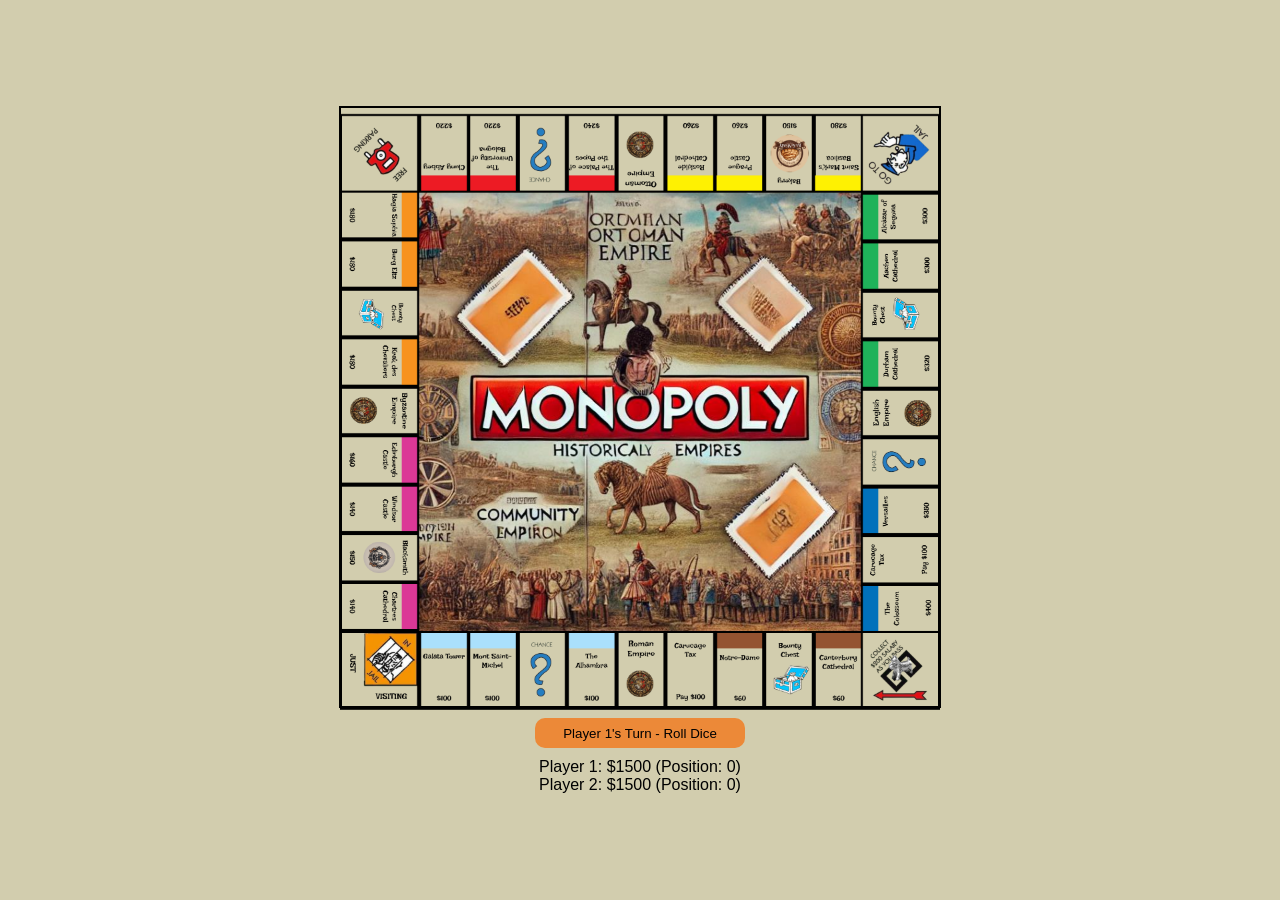
==== index.html @ 28b9d8f0 "Game Update" ====
<!DOCTYPE html>
<html lang="en">
<head>
    <meta charset="UTF-8">
    <meta name="viewport" content="width=device-width, initial-scale=1.0">
    <title>2D Monopoly</title>
    <link rel="stylesheet" type="text/css" href="/index.css" />
</head>
<body>
    <canvas id="gameBoard" width="600" height="600" style="z-index: 10000;" ></canvas>
    <!-- <img src="/NewBoard.png" style="width: 600px; height: 600px; position: absolute; top: 29px;" /> -->
    <!-- <div style="width: 600px; height: 720px;">
        

    </div> -->

    <img src="/NewBoard.png" style="width: 600px; height: 600px; position: absolute; margin-top: -75px;">

    <button id="rollDice" >Roll Dice</button>
    <div id="playerInfo"></div>
    <div id="overlay">
        <div id="prompt">
            <p id="promptText"></p>
            <button id="buyYes">Yes</button>
            <button id="buyNo">No</button>
        </div>
    </div>
    <div id="diceOverlay">
        <div id="diceDisplay"></div>
    </div>
    <script src="/index.js"> </script>
</body>
</html>
---- index.css ----
body {
    display: flex;
    flex-direction: column;
    align-items: center;
    justify-content: center;
    height: 100vh;
    margin: 0;
    font-family: Arial, sans-serif;
    background-color: #d2cdae;
    /* scale: 1.2; */
}
canvas {
    border: 1px solid black;
}
#overlay, #diceOverlay {
    display: none;
    position: fixed;
    top: 0;
    left: 0;
    width: 100%;
    height: 100%;
    background-color: rgba(0, 0, 0, 0.5);
    justify-content: center;
    align-items: center;
    z-index: 100000;
}
#prompt, #diceDisplay {
    background-color: white;
    padding: 20px;
    border-radius: 5px;
    text-align: center;
}
#prompt button {
    margin: 10px;
    padding: 5px 10px;
}
#diceDisplay {
    font-size: 48px;
    font-weight: bold;
}
#rollDice{
    width: 210px;
    height: 30px;
    border-radius: 10px;
    border: none;
    outline: none;
    margin-top: 10px;
    margin-bottom: 10px;
    cursor: pointer;
    background-color: #ec8938;
}
#rollDice:hover{
    background-color: #da853f;
}
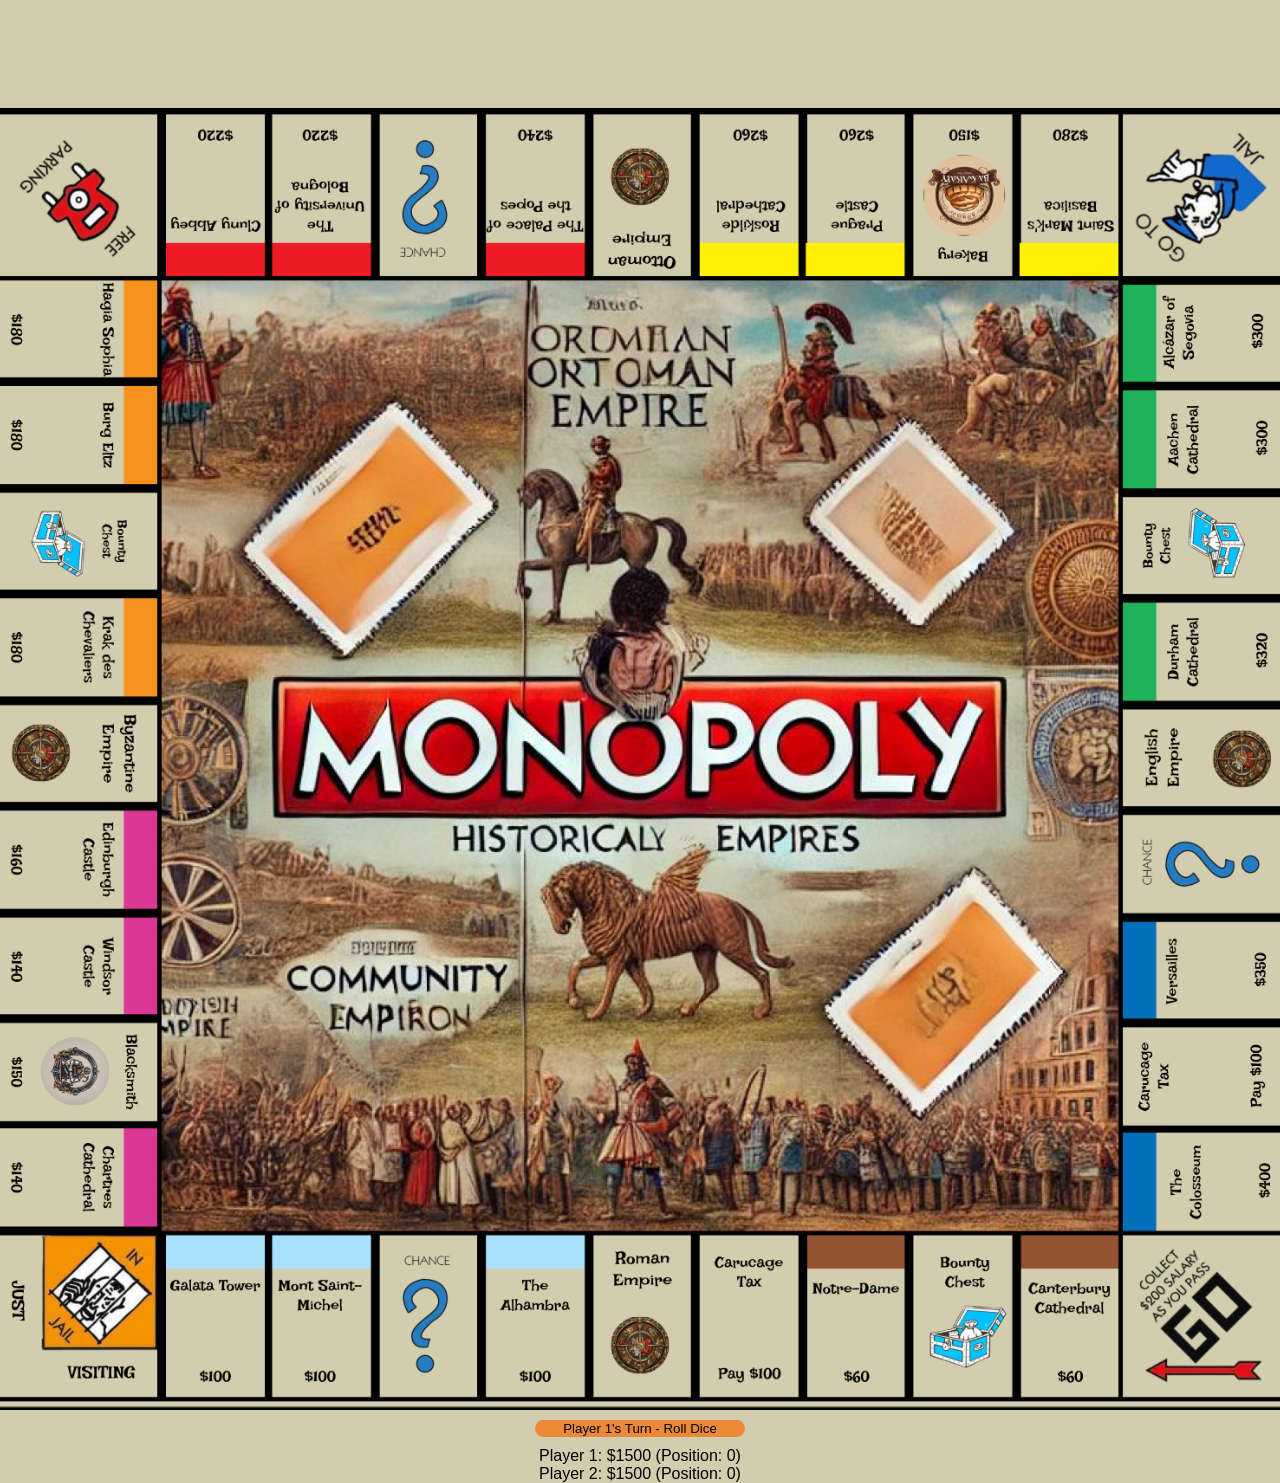
==== commit eac72643: "Update Game" ====
--- a/index.html
+++ b/index.html
@@ -7,14 +7,14 @@
     <link rel="stylesheet" type="text/css" href="/index.css" />
 </head>
 <body>
-    <canvas id="gameBoard" width="600" height="600" style="z-index: 10000;" ></canvas>
+    <canvas id="gameBoard" width="1300" height="1300" style="z-index: 10000; margin-top: 690px;" ></canvas>
     <!-- <img src="/NewBoard.png" style="width: 600px; height: 600px; position: absolute; top: 29px;" /> -->
     <!-- <div style="width: 600px; height: 720px;">
         
 
     </div> -->
 
-    <img src="/NewBoard.png" style="width: 600px; height: 600px; position: absolute; margin-top: -75px;">
+    <img src="/NewBoard.png" style="width: 1300px; height: 1300px; position: absolute; margin-top: 615px;">
 
     <button id="rollDice" >Roll Dice</button>
     <div id="playerInfo"></div>
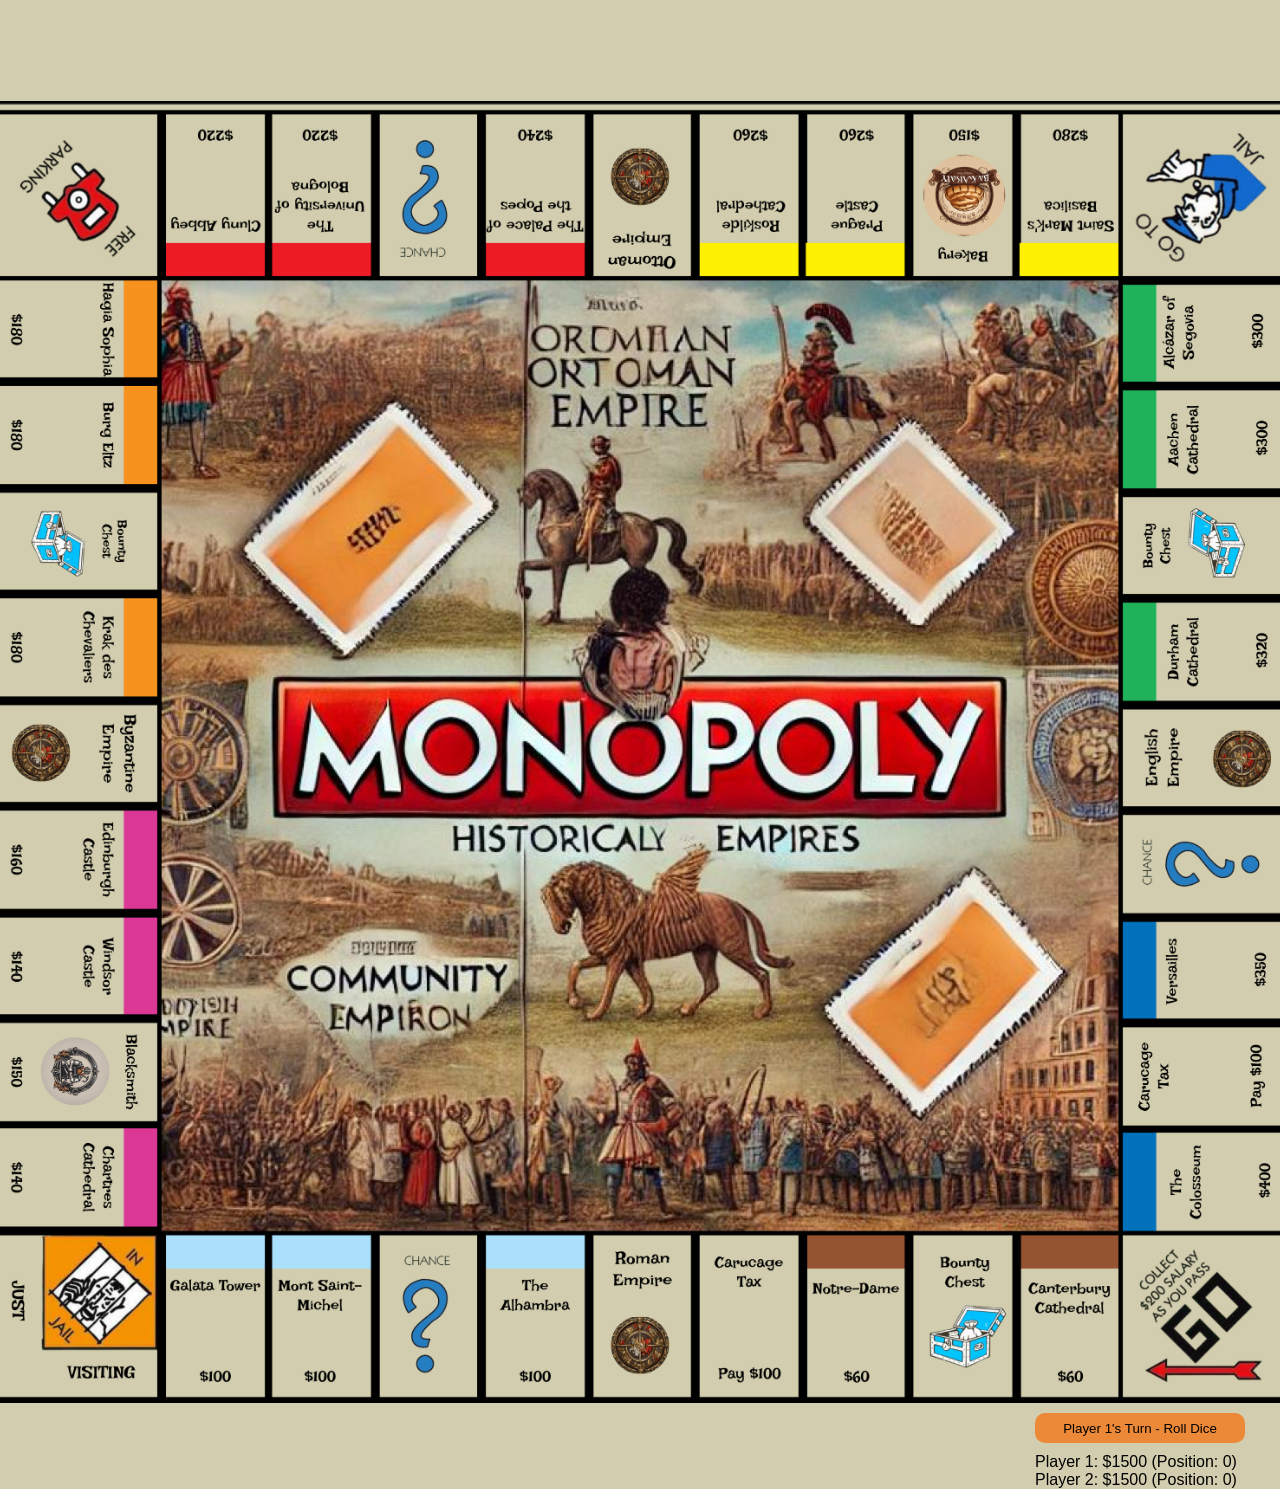
==== commit 8f34076a: "Game Update" ====
--- a/index.html
+++ b/index.html
@@ -15,9 +15,10 @@
     </div> -->
 
     <img src="/NewBoard.png" style="width: 1300px; height: 1300px; position: absolute; margin-top: 615px;">
-
-    <button id="rollDice" >Roll Dice</button>
-    <div id="playerInfo"></div>
+    <div style="margin-left: 1000px;" >
+        <button id="rollDice" >Roll Dice</button>
+        <div id="playerInfo"></div>
+    </div>
     <div id="overlay">
         <div id="prompt">
             <p id="promptText"></p>
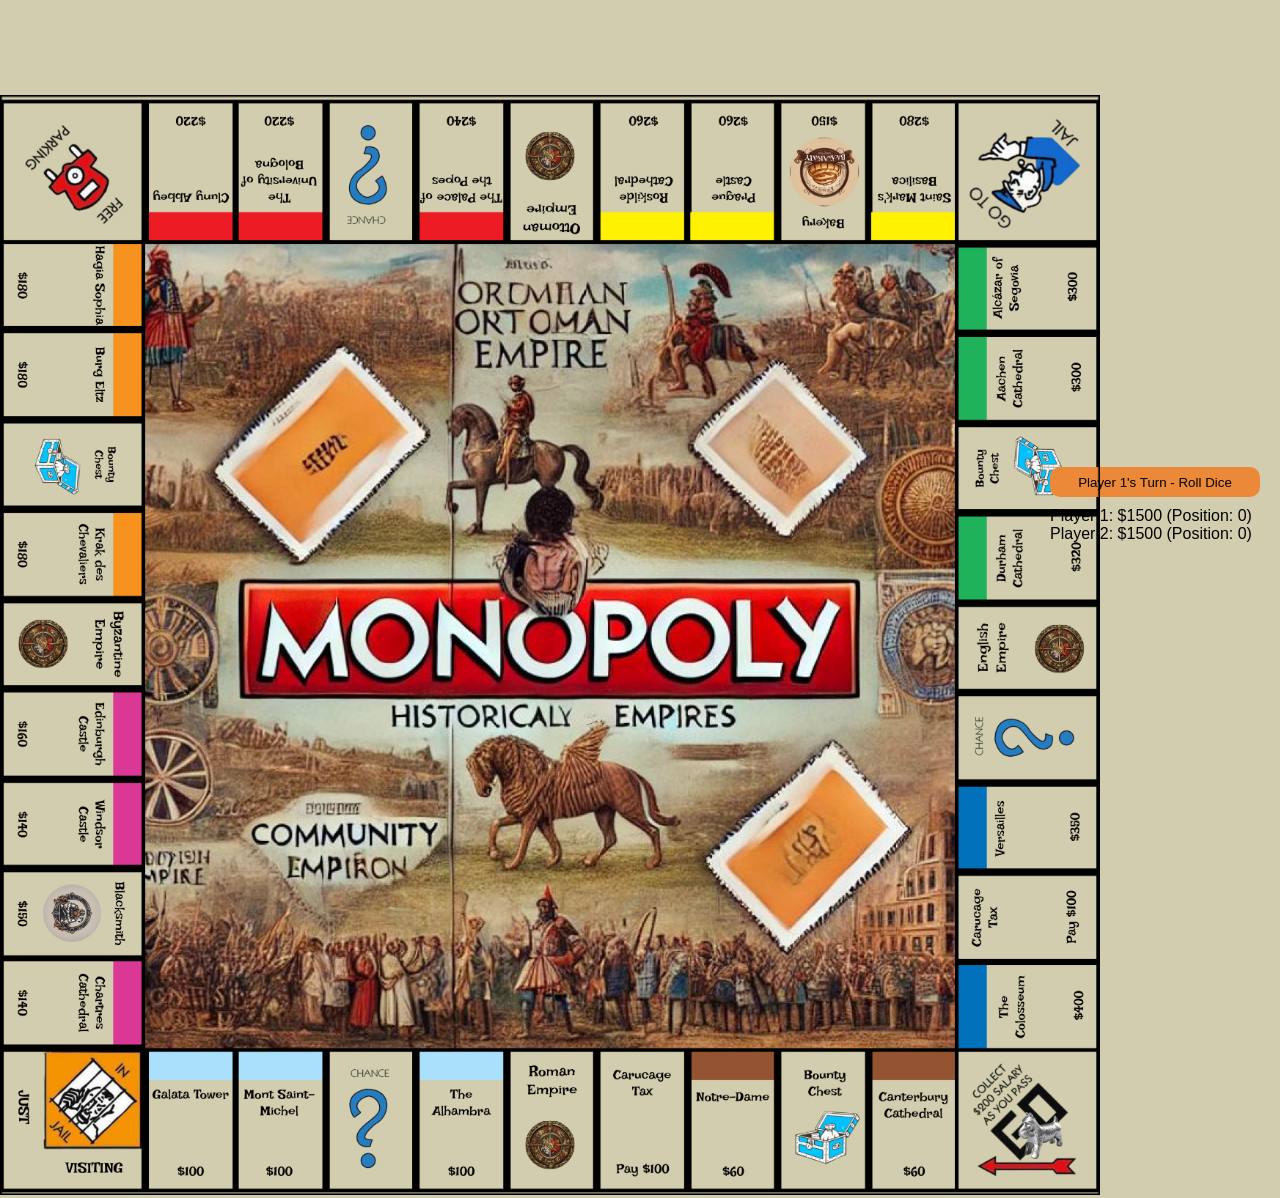
==== commit 8ea4ca1b: "Game Update" ====
--- a/index.html
+++ b/index.html
@@ -7,15 +7,19 @@
     <link rel="stylesheet" type="text/css" href="/index.css" />
 </head>
 <body>
-    <canvas id="gameBoard" width="1300" height="1300" style="z-index: 10000; margin-top: 690px;" ></canvas>
+
+    <div>
+        
+    </div>
+    <canvas id="gameBoard" width="1100" height="1100" style="z-index: 10000; margin-top: 390px; margin-right: 180px;" ></canvas>
     <!-- <img src="/NewBoard.png" style="width: 600px; height: 600px; position: absolute; top: 29px;" /> -->
     <!-- <div style="width: 600px; height: 720px;">
         
 
     </div> -->
 
-    <img src="/NewBoard.png" style="width: 1300px; height: 1300px; position: absolute; margin-top: 615px;">
-    <div style="margin-left: 1000px;" >
+    <img src="/NewBoard.png" style="width: 1100px; height: 1100px; position: absolute; margin-top: 395px; margin-right: 180px; ">
+    <div style="position: absolute; right: 20px; margin-top: 100px; " >
         <button id="rollDice" >Roll Dice</button>
         <div id="playerInfo"></div>
     </div>
--- a/index.css
+++ b/index.css
@@ -10,7 +10,7 @@
     /* scale: 1.2; */
 }
 canvas {
-    border: 1px solid black;
+    /* border: 1px solid black; */
 }
 #overlay, #diceOverlay {
     display: none;
